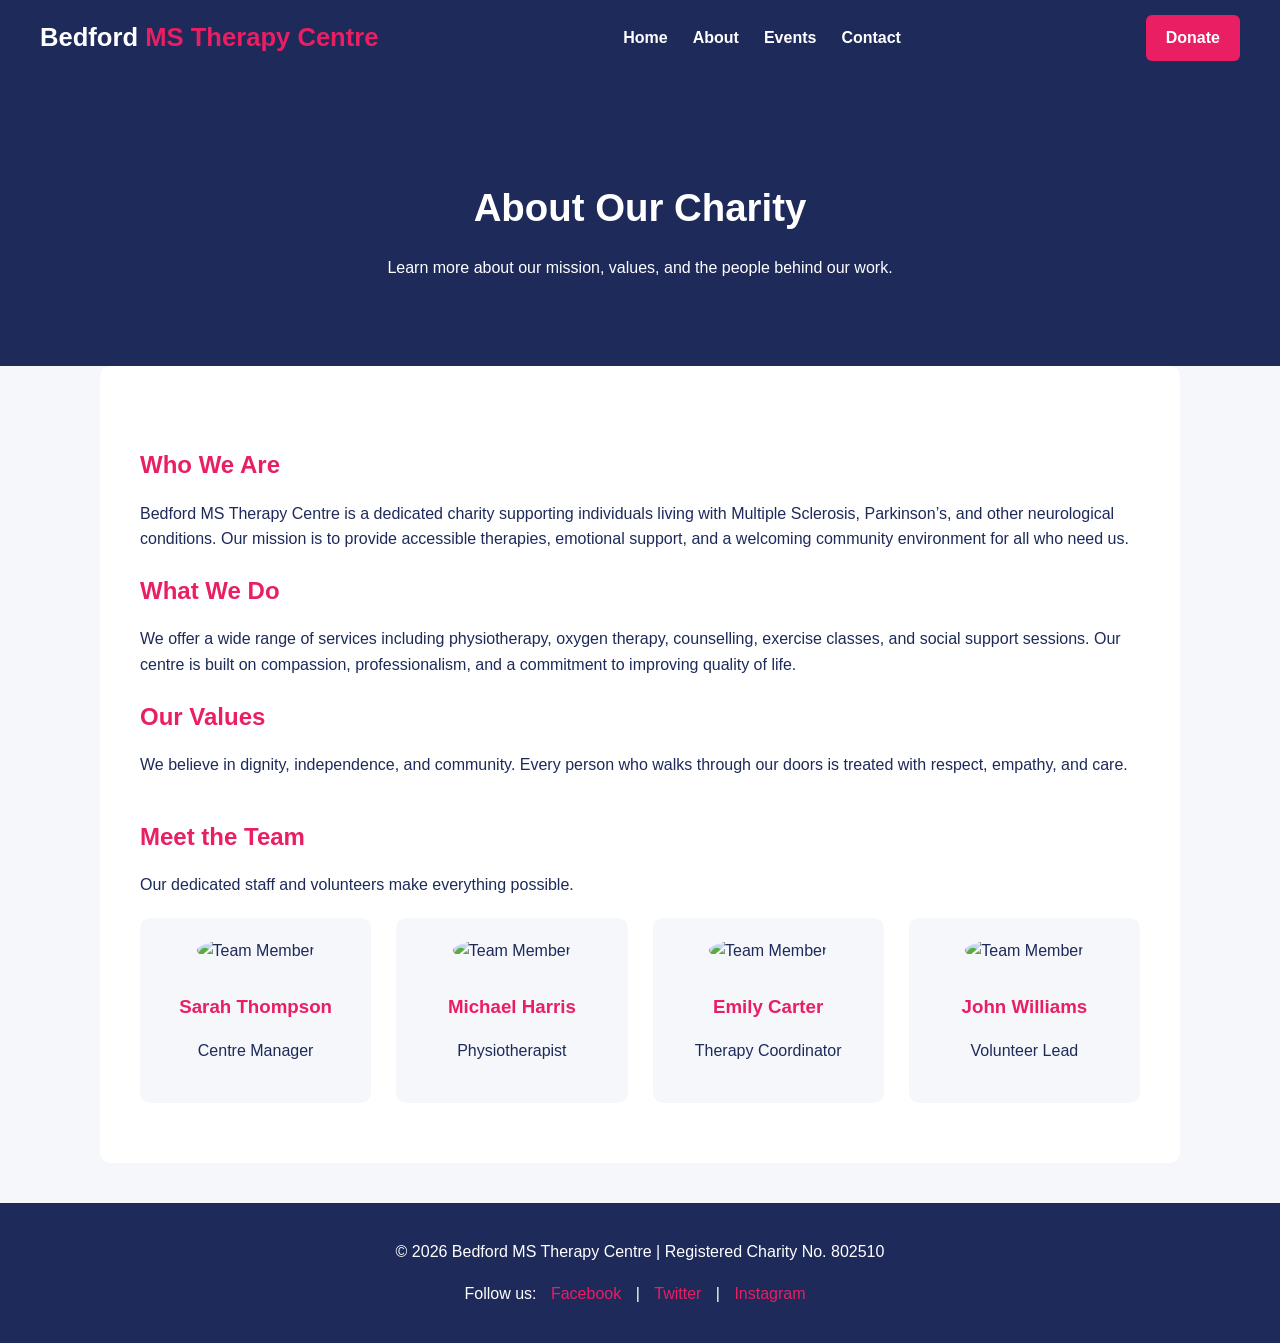
==== about.html @ e53a1d5b "Merge pull request #3 from JessWalt08/main added images to main page" ====
<!DOCTYPE html>
<html lang="en">
<head>
  <meta charset="UTF-8">
  <meta name="viewport" content="width=device-width, initial-scale=1.0">
  <title>About Us | Bedford MS Therapy Centre</title>

  <style>
    body {
      font-family: Arial, Helvetica, sans-serif;
      margin: 0;
      background-color: #f5f7fa;
      color: #1e2a5a;
      line-height: 1.6;
    }

    a {
      text-decoration: none;
      color: inherit;
    }

    /* ===== NAVBAR ===== */
    .navbar {
      background-color: #1e2a5a;
      color: white;
      display: flex;
      justify-content: space-between;
      align-items: center;
      padding: 15px 40px;
      position: sticky;
      top: 0;
      z-index: 1000;
    }

    .logo {
      font-size: 1.6em;
      font-weight: bold;
    }

    .logo span {
      color: #e91e63;
    }

    .nav-links {
      list-style: none;
      display: flex;
      gap: 25px;
      margin: 0;
      padding: 0;
    }

    .nav-links li a {
      color: white;
      font-weight: bold;
      transition: 0.3s;
    }

    .nav-links li a:hover {
      color: #e91e63;
    }

    .donate-btn {
      background-color: #e91e63;
      color: white;
      padding: 10px 20px;
      border-radius: 6px;
      font-weight: bold;
      transition: 0.3s;
    }

    .donate-btn:hover {
      background-color: #c2185b;
    }

    /* Hamburger */
    .hamburger {
      display: none;
      font-size: 2rem;
      cursor: pointer;
    }

    #menu-toggle {
      display: none;
    }

    @media (max-width: 768px) {
      .nav-links {
        position: absolute;
        top: 70px;
        right: 0;
        background-color: #1e2a5a;
        width: 100%;
        flex-direction: column;
        text-align: center;
        display: none;
        padding: 20px 0;
      }

      .nav-links li {
        margin: 15px 0;
      }

      #menu-toggle:checked ~ .nav-links {
        display: flex;
      }

      .hamburger {
        display: block;
      }

      .donate-btn {
        display: none;
      }
    }

    /* ===== HEADER SECTION ===== */
    .header {
      background-color: #1e2a5a;
      color: white;
      text-align: center;
      padding: 70px 20px;
    }

    .header h1 {
      font-size: 2.4em;
      margin-bottom: 10px;
    }

    /* ===== ABOUT CONTENT ===== */
    .content {
      padding: 60px 40px;
      max-width: 1000px;
      margin: auto;
      background-color: white;
      border-radius: 10px;
    }

    .content h2 {
      color: #e91e63;
      margin-bottom: 15px;
    }

    .content p {
      margin-bottom: 20px;
    }

    .team-section {
      margin-top: 40px;
    }

    .team-grid {
      display: grid;
      grid-template-columns: repeat(auto-fit, minmax(220px, 1fr));
      gap: 25px;
      margin-top: 20px;
    }

    .team-member {
      background-color: #f5f7fa;
      padding: 20px;
      border-radius: 10px;
      text-align: center;
    }

    .team-member img {
      width: 120px;
      height: 120px;
      border-radius: 50%;
      object-fit: cover;
      margin-bottom: 10px;
    }

    .team-member h3 {
      color: #e91e63;
      margin-bottom: 5px;
    }

    /* ===== FOOTER ===== */
    footer {
      background-color: #1e2a5a;
      color: white;
      text-align: center;
      padding: 20px;
      margin-top: 40px;
    }

    footer a {
      color: #e91e63;
      margin: 0 10px;
    }
  </style>
</head>

<body>

  <!-- NAVBAR -->
  <nav class="navbar">
    <div class="logo">Bedford <span>MS Therapy Centre</span></div>

    <input type="checkbox" id="menu-toggle">
    <label for="menu-toggle" class="hamburger">&#9776;</label>

    <ul class="nav-links">
      <li><a href="index.html">Home</a></li>
      <li><a href="about.html">About</a></li>
      <li><a href="events.html">Events</a></li>
      <li><a href="contact.html">Contact</a></li>
    </ul>

    <a href="donate.html" class="donate-btn">Donate</a>
  </nav>

  <!-- HEADER -->
  <section class="header">
    <h1>About Our Charity</h1>
    <p>Learn more about our mission, values, and the people behind our work.</p>
  </section>

  <!-- MAIN CONTENT -->
  <section class="content">
    <h2>Who We Are</h2>
    <p>
      Bedford MS Therapy Centre is a dedicated charity supporting individuals living with Multiple Sclerosis, Parkinson’s, and other neurological conditions. 
      Our mission is to provide accessible therapies, emotional support, and a welcoming community environment for all who need us.
    </p>

    <h2>What We Do</h2>
    <p>
      We offer a wide range of services including physiotherapy, oxygen therapy, counselling, exercise classes, and social support sessions. 
      Our centre is built on compassion, professionalism, and a commitment to improving quality of life.
    </p>

    <h2>Our Values</h2>
    <p>
      We believe in dignity, independence, and community. Every person who walks through our doors is treated with respect, empathy, and care.
    </p>

    <!-- TEAM SECTION -->
    <div class="team-section">
      <h2>Meet the Team</h2>
      <p>Our dedicated staff and volunteers make everything possible.</p>

      <div class="team-grid">
        <div class="team-member">
          <img src="team1.webp" alt="Team Member">
          <h3>Sarah Thompson</h3>
          <p>Centre Manager</p>
        </div>

        <div class="team-member">
          <img src="team2.webp" alt="Team Member">
          <h3>Michael Harris</h3>
          <p>Physiotherapist</p>
        </div>

        <div class="team-member">
          <img src="team3.webp" alt="Team Member">
          <h3>Emily Carter</h3>
          <p>Therapy Coordinator</p>
        </div>

        <div class="team-member">
          <img src="team4.webp" alt="Team Member">
          <h3>John Williams</h3>
          <p>Volunteer Lead</p>
        </div>
      </div>
    </div>
  </section>

  <!-- FOOTER -->
  <footer>
    <p>© 2026 Bedford MS Therapy Centre | Registered Charity No. 802510</p>
    <p>Follow us:
      <a href="#">Facebook</a> |
      <a href="#">Twitter</a> |
      <a href="#">Instagram</a>
    </p>
  </footer>

</body>
</html>
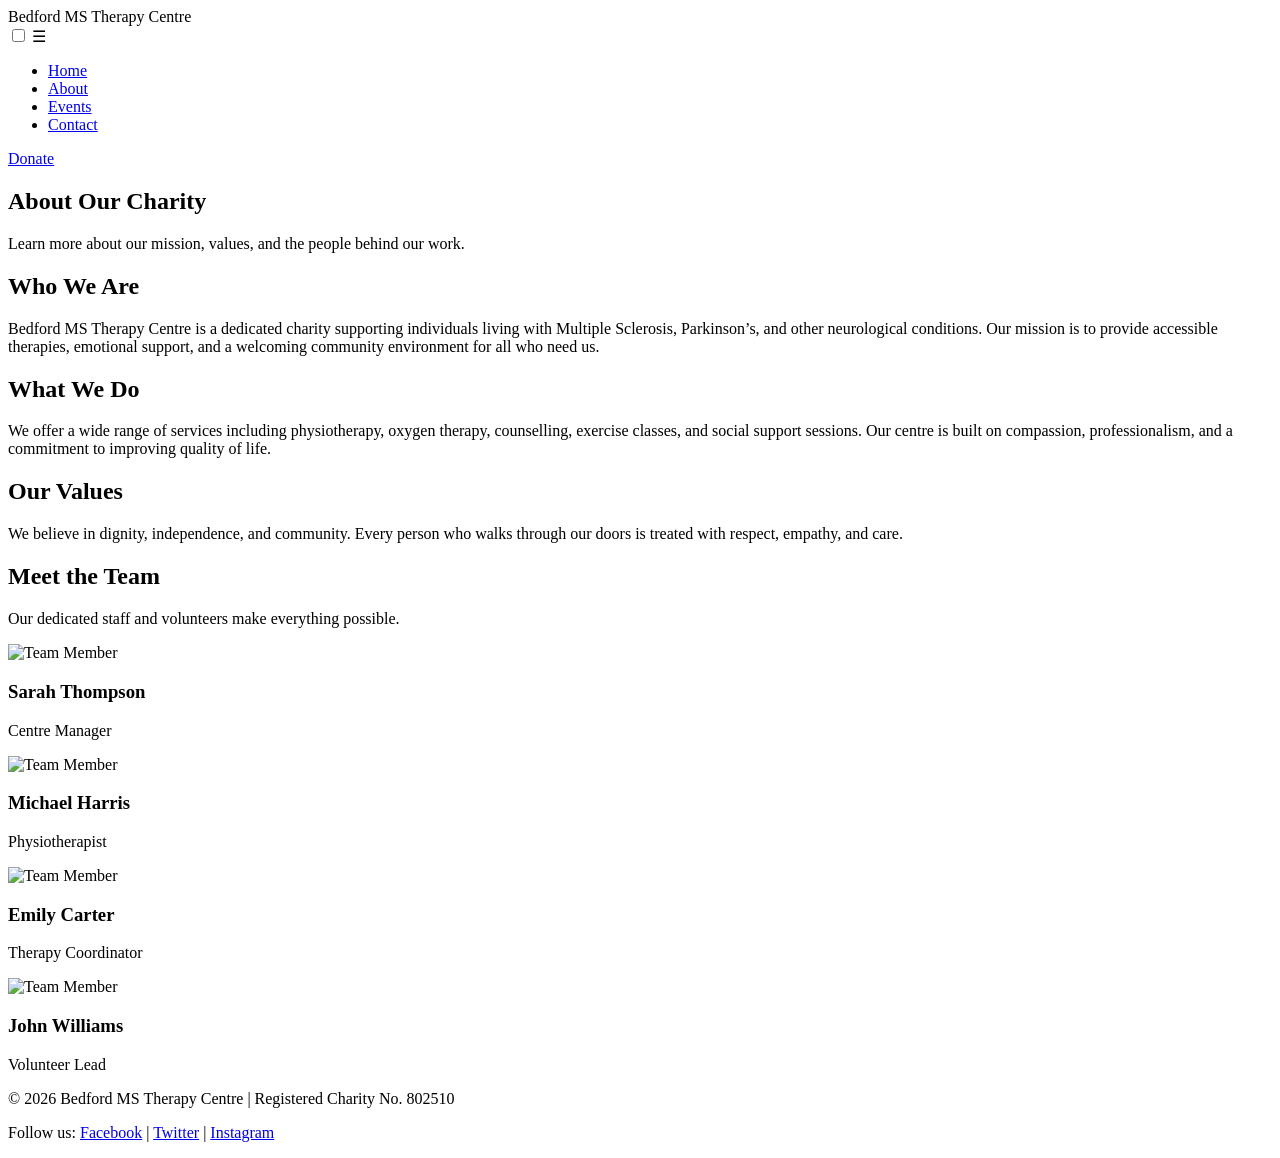
==== commit 726bc65c: "Main.css Integrated" ====
--- a/about.html
+++ b/about.html
@@ -5,190 +5,9 @@
   <meta name="viewport" content="width=device-width, initial-scale=1.0">
   <title>About Us | Bedford MS Therapy Centre</title>
 
-  <style>
-    body {
-      font-family: Arial, Helvetica, sans-serif;
-      margin: 0;
-      background-color: #f5f7fa;
-      color: #1e2a5a;
-      line-height: 1.6;
-    }
-
-    a {
-      text-decoration: none;
-      color: inherit;
-    }
-
-    /* ===== NAVBAR ===== */
-    .navbar {
-      background-color: #1e2a5a;
-      color: white;
-      display: flex;
-      justify-content: space-between;
-      align-items: center;
-      padding: 15px 40px;
-      position: sticky;
-      top: 0;
-      z-index: 1000;
-    }
-
-    .logo {
-      font-size: 1.6em;
-      font-weight: bold;
-    }
-
-    .logo span {
-      color: #e91e63;
-    }
-
-    .nav-links {
-      list-style: none;
-      display: flex;
-      gap: 25px;
-      margin: 0;
-      padding: 0;
-    }
-
-    .nav-links li a {
-      color: white;
-      font-weight: bold;
-      transition: 0.3s;
-    }
-
-    .nav-links li a:hover {
-      color: #e91e63;
-    }
-
-    .donate-btn {
-      background-color: #e91e63;
-      color: white;
-      padding: 10px 20px;
-      border-radius: 6px;
-      font-weight: bold;
-      transition: 0.3s;
-    }
-
-    .donate-btn:hover {
-      background-color: #c2185b;
-    }
-
-    /* Hamburger */
-    .hamburger {
-      display: none;
-      font-size: 2rem;
-      cursor: pointer;
-    }
-
-    #menu-toggle {
-      display: none;
-    }
-
-    @media (max-width: 768px) {
-      .nav-links {
-        position: absolute;
-        top: 70px;
-        right: 0;
-        background-color: #1e2a5a;
-        width: 100%;
-        flex-direction: column;
-        text-align: center;
-        display: none;
-        padding: 20px 0;
-      }
-
-      .nav-links li {
-        margin: 15px 0;
-      }
-
-      #menu-toggle:checked ~ .nav-links {
-        display: flex;
-      }
-
-      .hamburger {
-        display: block;
-      }
-
-      .donate-btn {
-        display: none;
-      }
-    }
-
-    /* ===== HEADER SECTION ===== */
-    .header {
-      background-color: #1e2a5a;
-      color: white;
-      text-align: center;
-      padding: 70px 20px;
-    }
-
-    .header h1 {
-      font-size: 2.4em;
-      margin-bottom: 10px;
-    }
-
-    /* ===== ABOUT CONTENT ===== */
-    .content {
-      padding: 60px 40px;
-      max-width: 1000px;
-      margin: auto;
-      background-color: white;
-      border-radius: 10px;
-    }
-
-    .content h2 {
-      color: #e91e63;
-      margin-bottom: 15px;
-    }
-
-    .content p {
-      margin-bottom: 20px;
-    }
-
-    .team-section {
-      margin-top: 40px;
-    }
-
-    .team-grid {
-      display: grid;
-      grid-template-columns: repeat(auto-fit, minmax(220px, 1fr));
-      gap: 25px;
-      margin-top: 20px;
-    }
-
-    .team-member {
-      background-color: #f5f7fa;
-      padding: 20px;
-      border-radius: 10px;
-      text-align: center;
-    }
-
-    .team-member img {
-      width: 120px;
-      height: 120px;
-      border-radius: 50%;
-      object-fit: cover;
-      margin-bottom: 10px;
-    }
-
-    .team-member h3 {
-      color: #e91e63;
-      margin-bottom: 5px;
-    }
-
-    /* ===== FOOTER ===== */
-    footer {
-      background-color: #1e2a5a;
-      color: white;
-      text-align: center;
-      padding: 20px;
-      margin-top: 40px;
-    }
-
-    footer a {
-      color: #e91e63;
-      margin: 0 10px;
-    }
-  </style>
+  <link rel="shortcut icon" type="image/jpg" href="images/favicon.ico" />
+  <link rel="stylesheet" href="css/Main.css">
+  <link rel="stylesheet" href="css/About.css">
 </head>
 
 <body>
@@ -272,9 +91,9 @@
   <footer>
     <p>© 2026 Bedford MS Therapy Centre | Registered Charity No. 802510</p>
     <p>Follow us:
-      <a href="#">Facebook</a> |
-      <a href="#">Twitter</a> |
-      <a href="#">Instagram</a>
+      <a href="https://www.facebook.com/BedsNorthantsMsTherapyCentre">Facebook</a> |
+      <a href="https://x.com/mstherapybeds">Twitter</a> |
+      <a href="https://www.instagram.com/bedfordmstherapy/">Instagram</a>
     </p>
   </footer>
 
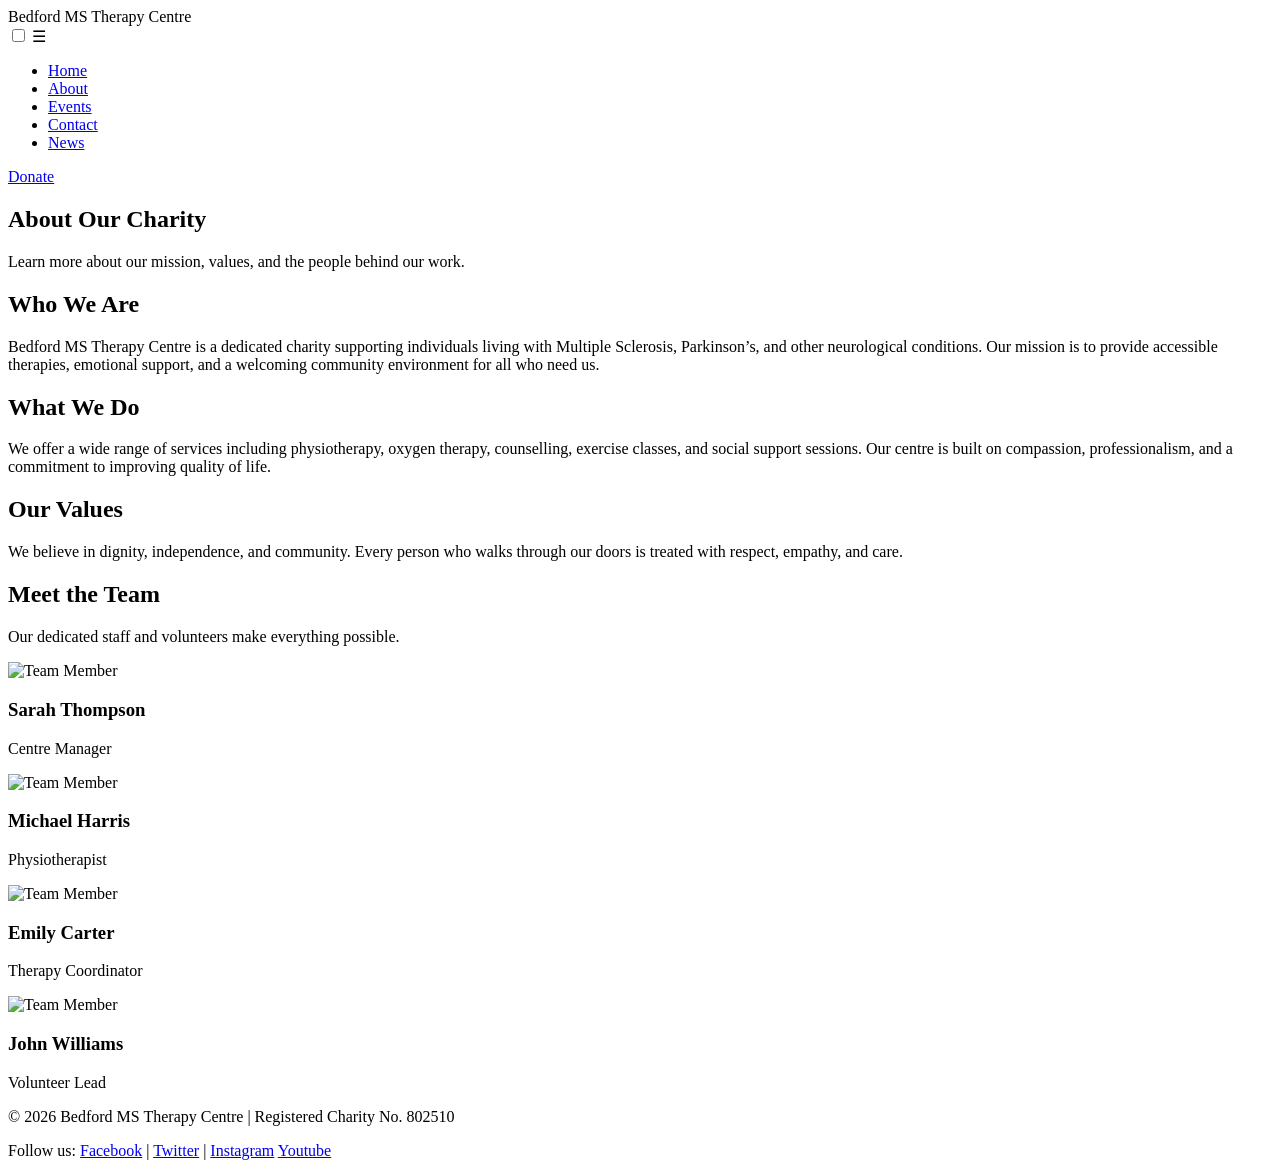
==== commit f67d464f: "Add News link to navigation in about.html" ====
--- a/about.html
+++ b/about.html
@@ -24,6 +24,7 @@
       <li><a href="about.html">About</a></li>
       <li><a href="events.html">Events</a></li>
       <li><a href="contact.html">Contact</a></li>
+      <li><a href="news.html">News</a></li>
     </ul>
 
     <a href="donate.html" class="donate-btn">Donate</a>
@@ -94,6 +95,7 @@
       <a href="https://www.facebook.com/BedsNorthantsMsTherapyCentre">Facebook</a> |
       <a href="https://x.com/mstherapybeds">Twitter</a> |
       <a href="https://www.instagram.com/bedfordmstherapy/">Instagram</a>
+      <a href="https://www.youtube.com/@Mscentrebedsandnorthants">Youtube</a>
     </p>
   </footer>
 
